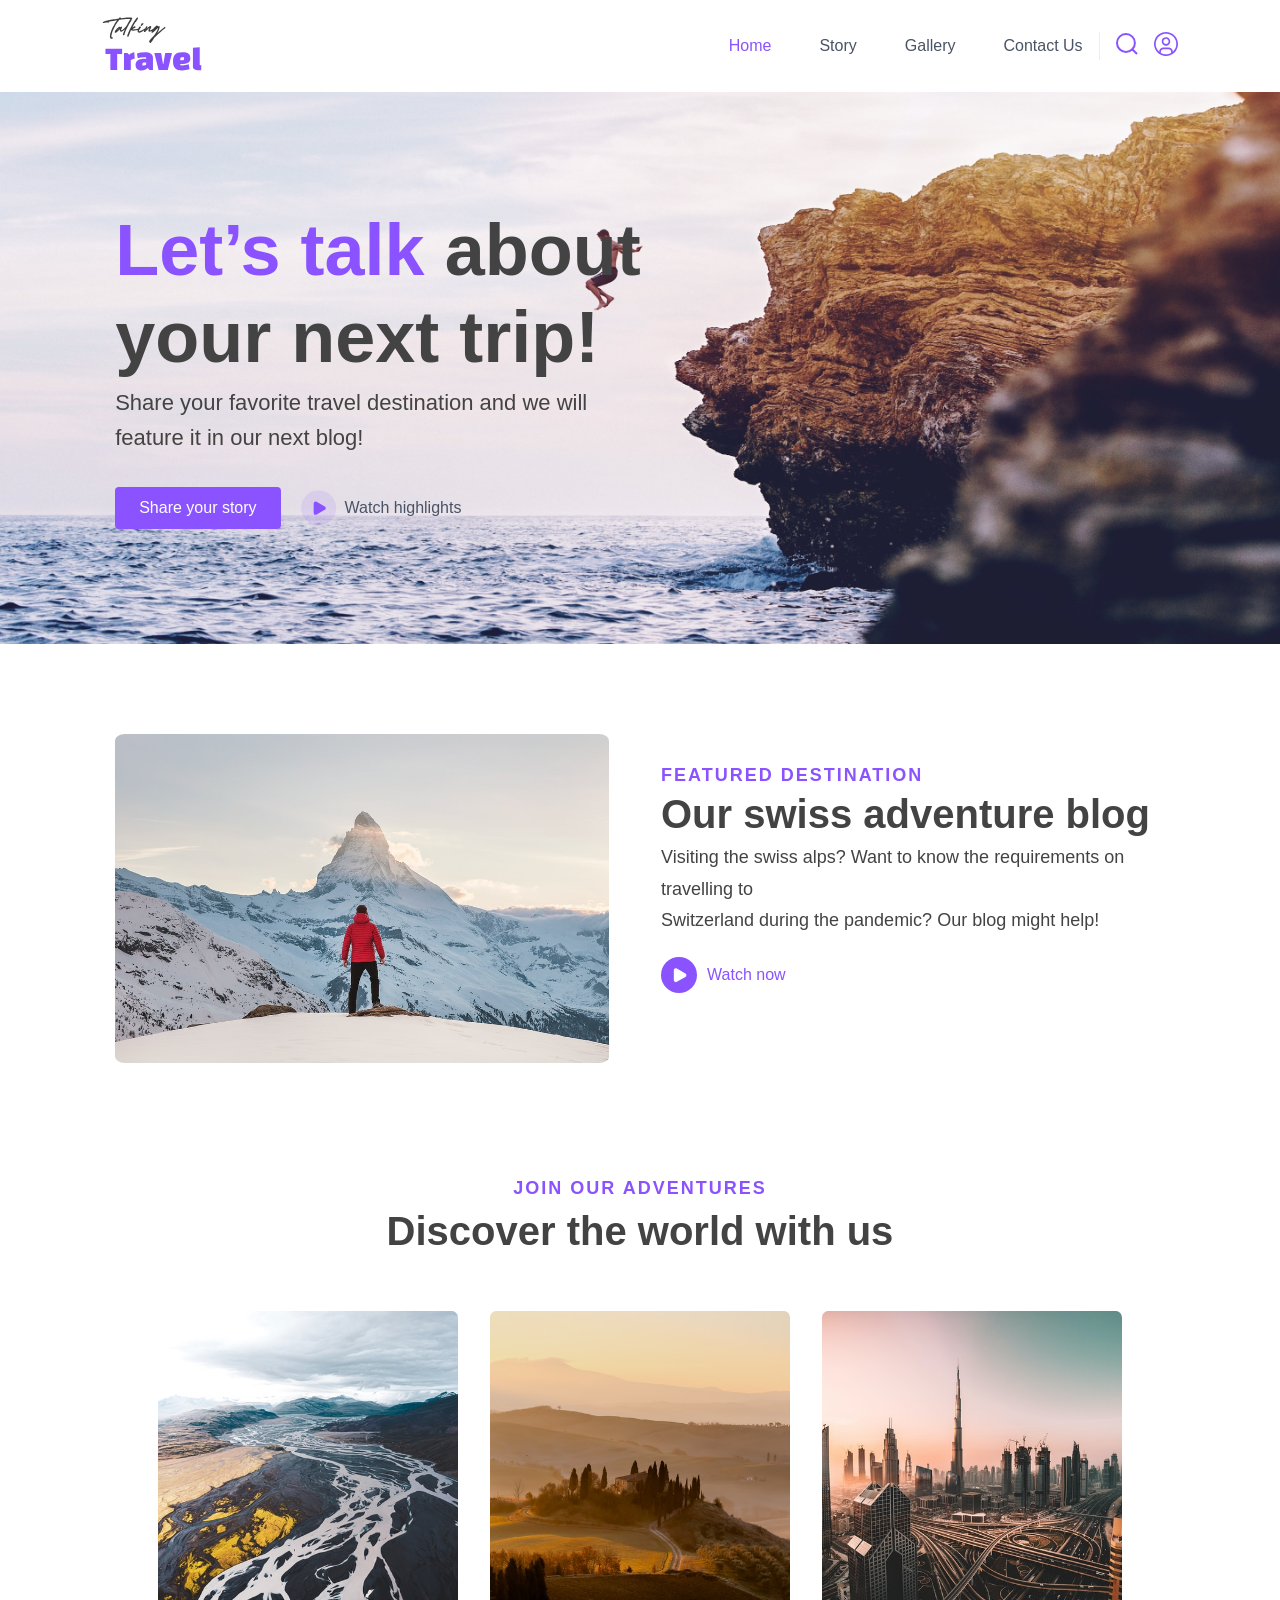
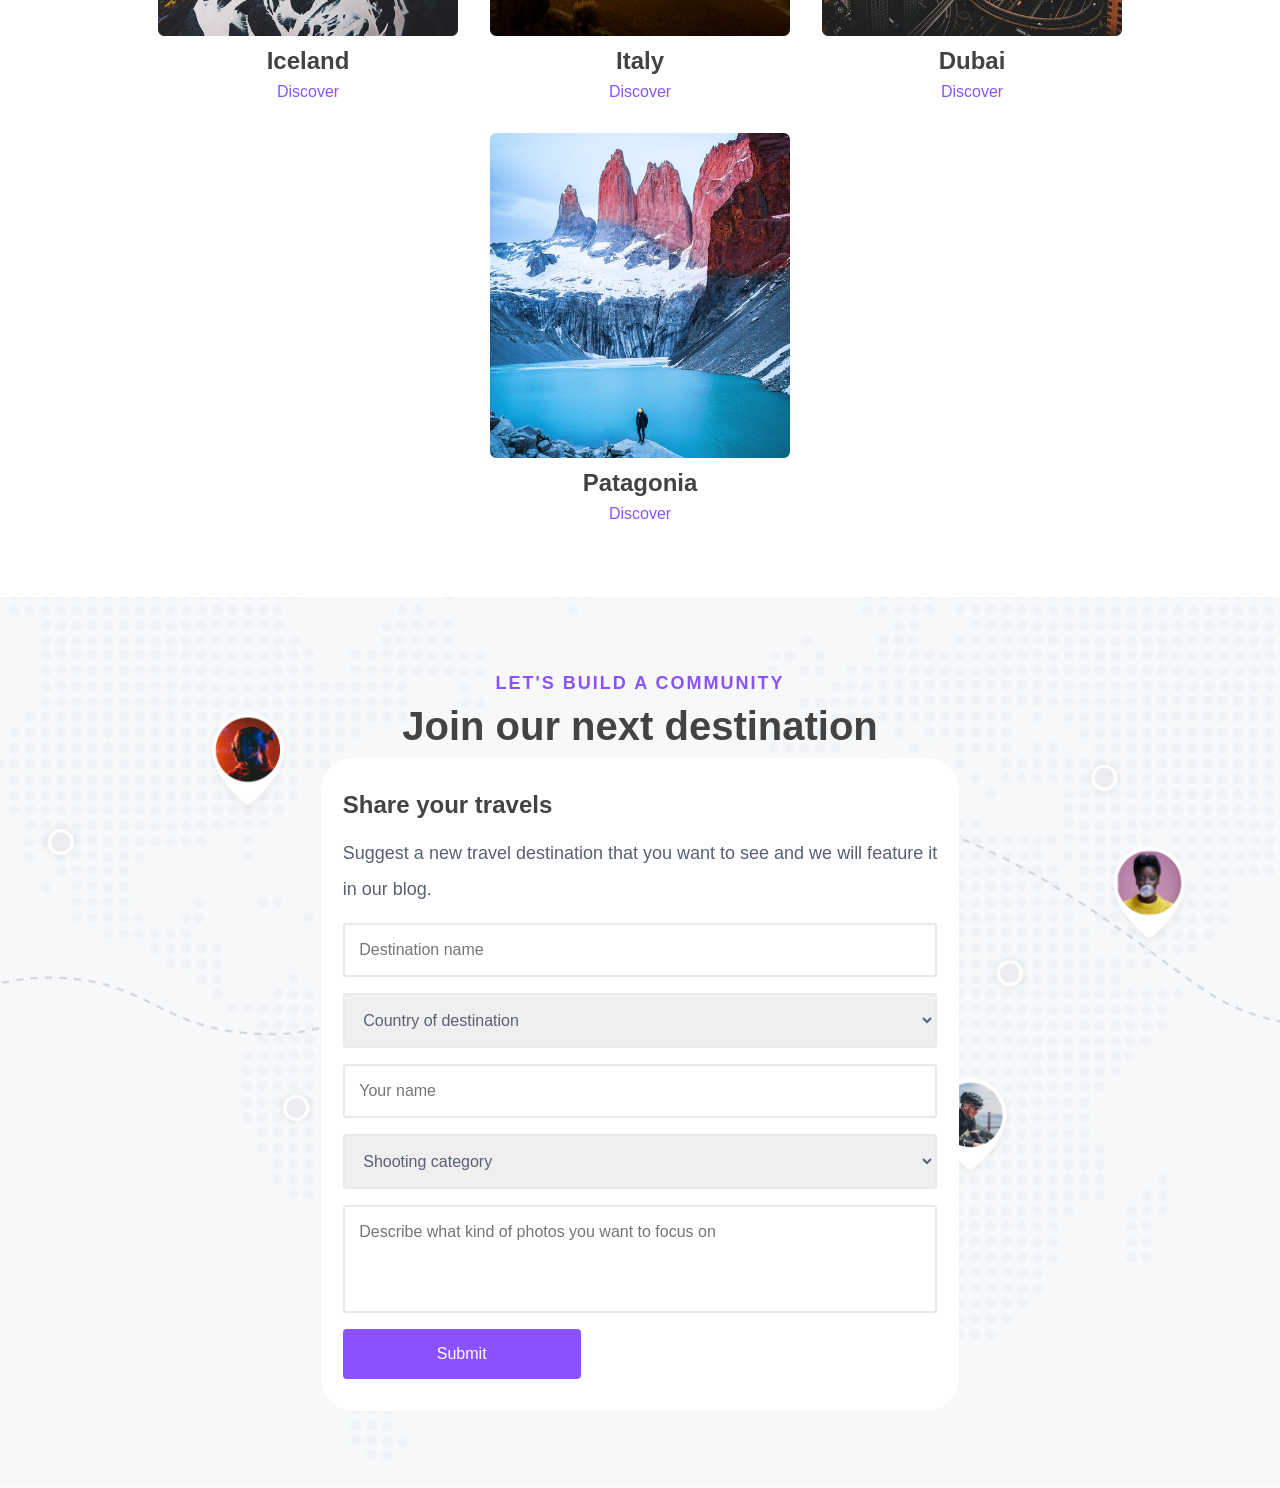
==== src/index.html @ bbc74d99 "Add share section and refactor some code" ====
<!DOCTYPE html>
<html lang="en">
<head>
    <meta charset="UTF-8">
    <title>Home Page</title>
    <link rel="stylesheet" href="css/reset.css">
    <link rel="stylesheet" href="css/base.css">
    <link rel="stylesheet" href="css/header.css">
    <link rel="stylesheet" href="css/hero.css">
    <link rel="stylesheet" href="css/buttons.css">
    <link rel="stylesheet" href="css/featured.css">
    <link rel="stylesheet" href="css/discover.css">
    <link rel="stylesheet" href="css/share.css">
</head>
<body>
<header>
    <a href="index.html">
        <img src="assets/svg/header-logo.svg" alt="Logo" width="100" height="64">
    </a>
    <nav class="nav">
        <div class="nav__links">
            <a href="index.html" class="nav__links--active">Home</a>
            <a>Story</a>
            <a>Gallery</a>
            <a>Contact Us</a>
        </div>
        <div class="nav__icons">
            <a>
                <img src="assets/svg/header-search-icon.svg" alt="Search" width="22" height="22">
            </a>
            <a>
                <img src="assets/svg/header-profile-icon.svg" alt="Profile" width="24" height="24">
            </a>
        </div>
    </nav>
</header>
<main>
    <section class="hero">
        <div class="hero__content">
            <h1>
                <span class="accent">Let’s talk</span> about <br>
                your next trip!
            </h1>
            <p>Share your favorite travel destination and we will <br>
                feature it in our next blog!</p>
            <div class="hero__cta">
                <button class="hero__cta-button">Share your story</button>
                <a class="hero__cta-icon-button" href="#featured">
                    <img src="assets/svg/watch-highlights-icon.svg" alt="Watch Highlights" width="36" height="36">
                    <span>Watch highlights</span>
                </a>
            </div>
        </div>
    </section>
    <section class="featured" id="featured">
        <div class="featured__container">
            <img src="assets/img/featured-image.jpg" alt="Featured image">
            <div class="featured__text">
                <h3>FEATURED DESTINATION</h3>
                <h2>Our swiss adventure blog</h2>
                <p>Visiting the swiss alps? Want to know the requirements on travelling to <br> Switzerland during the
                    pandemic? Our blog might help!</p>
                <div class="featured__cta-button">
                    <img src="assets/svg/watch-now-icon.svg" alt="Watch Now" width="36" height="36">
                    <a>Watch now</a>
                </div>
            </div>
        </div>
    </section>
    <section class="discover">
        <h3>JOIN OUR ADVENTURES</h3>
        <h2>Discover the world with us</h2>
        <div class="discover-cards">
            <div class="discover-card__card">
                <img src="assets/img/iceland-card-image.jpg" alt="Iceland" width="300vw" height="325vh">
                <h4>Iceland</h4>
                <p>Discover</p>
            </div>
            <div class="discover-card__card">
                <img src="assets/img/italy-card-image.jpg" alt="Iceland" width="300vw" height="325vh">
                <h4>Italy</h4>
                <p>Discover</p>
            </div>
            <div class="discover-card__card">
                <img src="assets/img/dubai-card-image.jpg" alt="Iceland" width="300vw" height="325vh">
                <h4>Dubai</h4>
                <p>Discover</p>
            </div>
            <div class="discover-card__card">
                <img src="assets/img/patagonia-card-image.jpg" alt="Iceland" width="300vw" height="325vh">
                <h4>Patagonia</h4>
                <p>Discover</p>
            </div>
        </div>
    </section>
    <section class="share">
        <h3>LET'S BUILD A COMMUNITY</h3>
        <h2>Join our next destination</h2>
        <form class="share-form">
            <h4>Share your travels</h4>
            <p>Suggest a new travel destination that you want to see and we will feature it <br> in our blog.</p>
            <input type="text" placeholder="Destination name">
            <select>
                <option value="">Country of destination</option>
            </select>
            <input type="text" placeholder="Your name">
            <select>
                <option value="">Shooting category</option>
            </select>
            <textarea rows="4" placeholder="Describe what kind of photos you want to focus on"></textarea>
            <button>Submit</button>
        </form>
    </section>
</main>
</body>
</html>
---- src/css/base.css ----
body {
    font-family: Roboto, sans-serif;
    font-size: 1rem;
    color: #495367;
}
---- src/css/header.css ----
header {
    display: flex;
    justify-content: space-between;
    align-items: center;
    margin: 0.75rem 8%;
}

nav {
    display: flex;
    justify-content: space-between;
    align-items: center;
    gap: 1rem;
}

.nav__links {
    display: flex;
    align-items: center;
    gap: 3rem;
}

.nav__icons {
    display: flex;
    align-items: center;
    gap: 1rem;
    border-left: 1px solid #EEEEEE;
    padding-left: 1rem;
}

.nav__links--active {
    color: #8A53FF;
}
---- src/css/hero.css ----
.hero {
    background-image: url("../assets/img/hero-background-image.jpg");
    background-size: cover;
    background-position: center;
    display: flex;
    align-items: center;
    justify-content: flex-start;
    padding: 9% 9%;
}

.hero__content h1 {
    font-family: "Changa One", sans-serif;
    font-size: 4.5rem;
    line-height: 1.2;
    margin-bottom: 1%;
    color: #434343;
}

.hero__content h1 .accent {
    color: #8A53FF;
}

.hero__content p {
    font-size: 1.375rem;
    line-height: 1.6;
    margin-bottom: 6%;
    color: #434343;
}
---- src/css/buttons.css ----
.hero__cta {
    display: flex;
    justify-content: flex-start;
    align-items: center;
    gap: 1.25rem;
}

.hero__cta-button {
    color: #FFFFFF;
    background-color: #8A53FF;
    padding: 0.75em 1.5em;
    border-radius: 0.25em;
    border: none;
}

.hero__cta-icon-button {
    display: flex;
    align-items: center;
    gap: 0.5rem;
}

.featured__cta-button {
    display: flex;
    align-items: center;
    gap: 2%;
    padding-top: 4%;
}

.share-form button {
    width: 40%;
    color: #FFFFFF;
    background-color: #8A53FF;
    padding: 1em 1.25em;
    border-radius: 0.25em;
    border: none;
}
---- src/css/featured.css ----
.featured {
    padding: 7% 9%;
}

.featured__container {
    display: flex;
    justify-content: flex-start;
    flex-direction: row;
    gap: 5%;
}

.featured img {
    max-width: 47%;
    height: auto;
    display: block;
    border-radius: 2%;
    object-fit: cover;
}

.featured__text {
    display: flex;
    flex-direction: column;
    padding-top: 3%;
}

.featured__text h2 {
    font-family: "Changa One", sans-serif;
    font-size: 2.5rem;
    line-height: 1.4;
    color: #434343;
}

.featured__text h3 {
    font-size: 1.125rem;
    font-weight: 700;
    letter-spacing: 2px;
    color: #8A53FF;

}

.featured__text p {
    font-size: 1.125rem;
    line-height: 1.75;
    color: #434343;
}

.featured__text a {
    color: #8A53FF;
}
---- src/css/discover.css ----
.discover {
    display: flex;
    flex-direction: column;
    align-items: center;
    padding: 2% 3%;
}

.discover img {
    border-radius: 2%;
    object-fit: cover;
    margin-bottom: 1%;
}

.discover h2 {
    font-family: "Changa One", sans-serif;
    font-size: 2.5rem;
    line-height: 1.6;
    color: #434343;
}

.discover h3 {
    font-size: 1.125rem;
    letter-spacing: 2px;
    color: #8A53FF;
}

.discover h4 {
    font-family: "Changa One", sans-serif;
    font-size: 1.5rem;
    color: #434343;
}

.discover p {
    color: #8A53FF;
}

.discover-cards {
    display: flex;
    flex-wrap: wrap;
    justify-content: center;
    gap: 2rem;
    padding: 4% 4%;
}

.discover-card__card {
    display: flex;
    flex-direction: column;
    align-items: center;
    justify-content: center;
    gap: 0.5rem;
}
---- src/css/share.css ----
.share {
    background-image: url("../assets/img/share-background-image.png");
    background-size: cover;
    background-position: center;
    display: flex;
    flex-direction: column;
    align-items: center;
    padding: 6% 8%;
}

.share h2 {
    font-family: "Changa One", sans-serif;
    font-size: 2.5rem;
    line-height: 1.6;
    color: #434343;
}

.share h3 {
    font-size: 1.125rem;
    font-weight: 700;
    letter-spacing: 2px;
    color: #8A53FF;
}

.share-form {
    display: flex;
    flex-direction: column;

    gap: 1rem;
    padding: 3% 2%;
    background-color: #ffffff;
    border-radius: 5%;
}

.share-form h4 {
    font-family: "Changa One", sans-serif;
    font-size: 1.5rem;
    color: #434343;
}

.share-form p {
    font-size: 1.125rem;
    line-height: 2;
    color: #576074;
}

.share-form input,
.share-form select,
.share-form textarea {
    width: 100%;
    padding: 1rem 0.9rem;
    border: 2px solid #E6E9EE;
    border-radius: 0.2rem;
    font-size: 1rem;
    font-family: Roboto, sans-serif;
    color: #576074;
    resize: none;
}
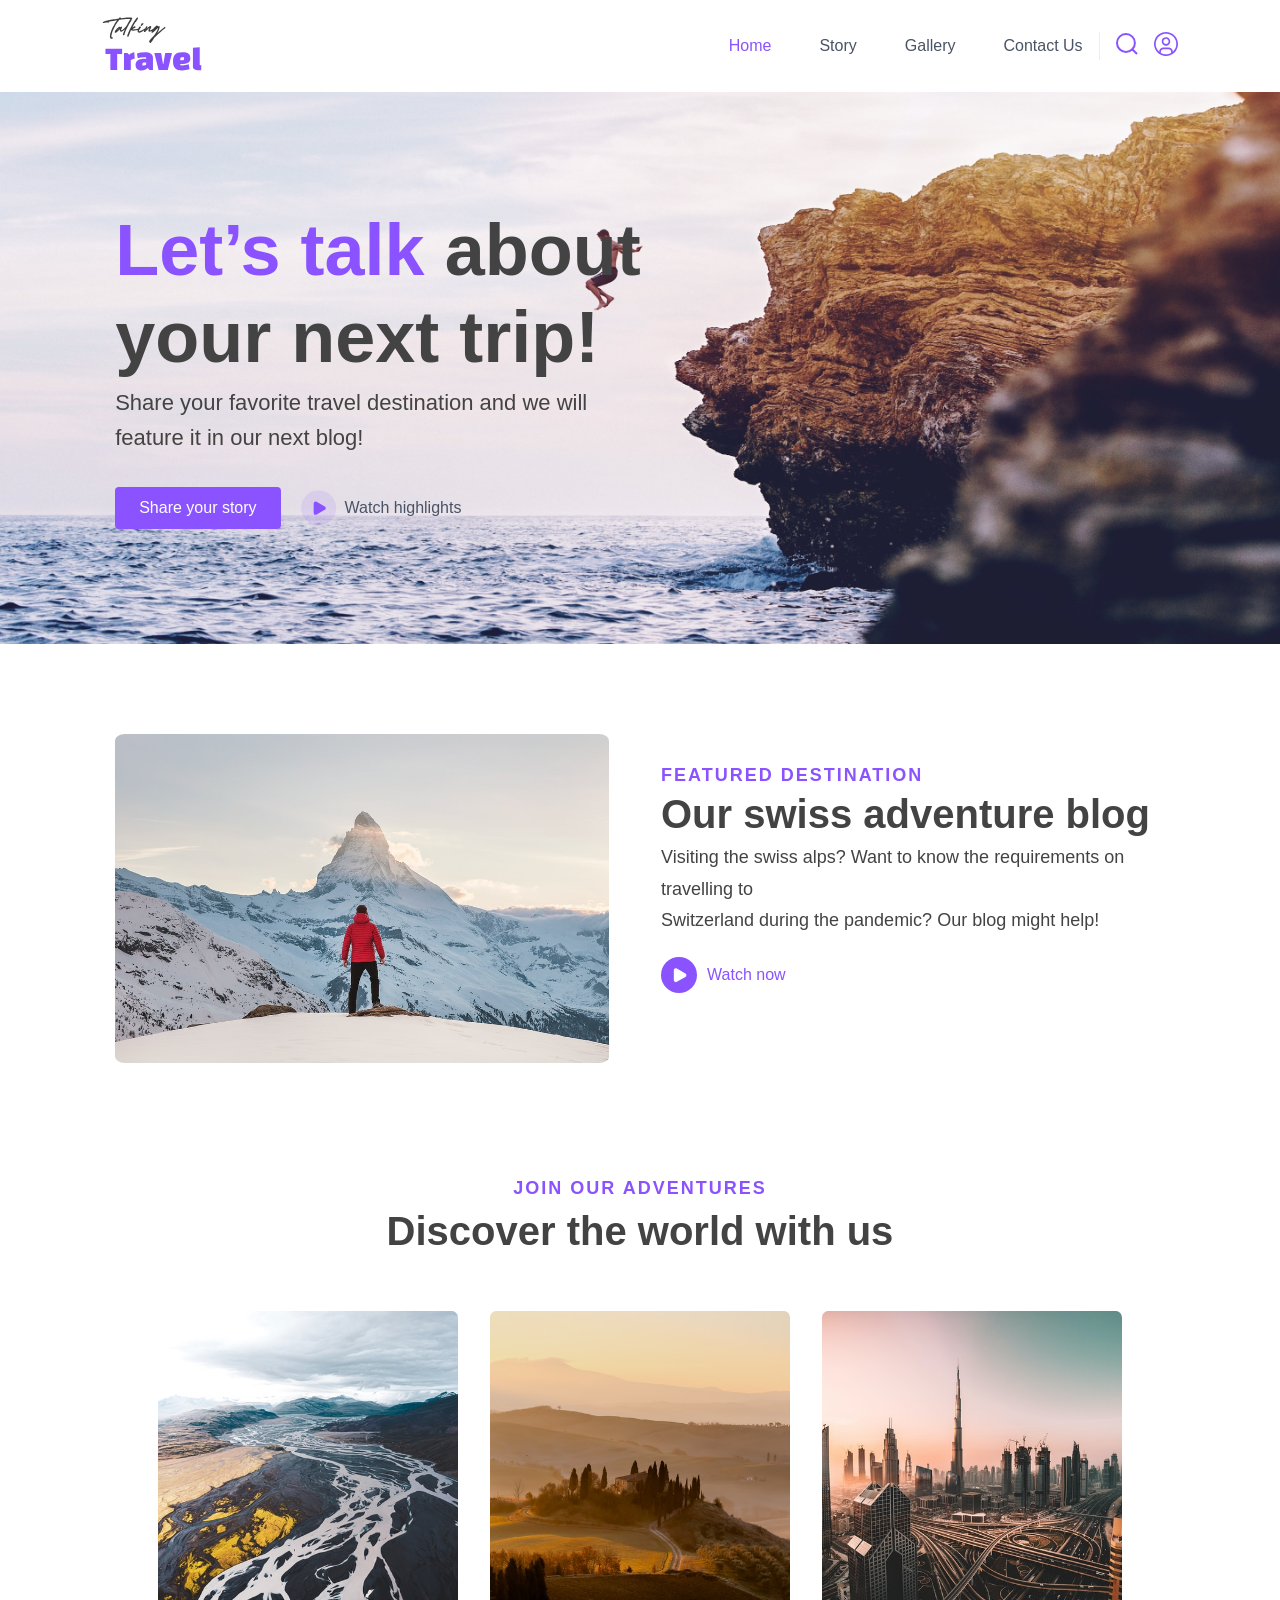
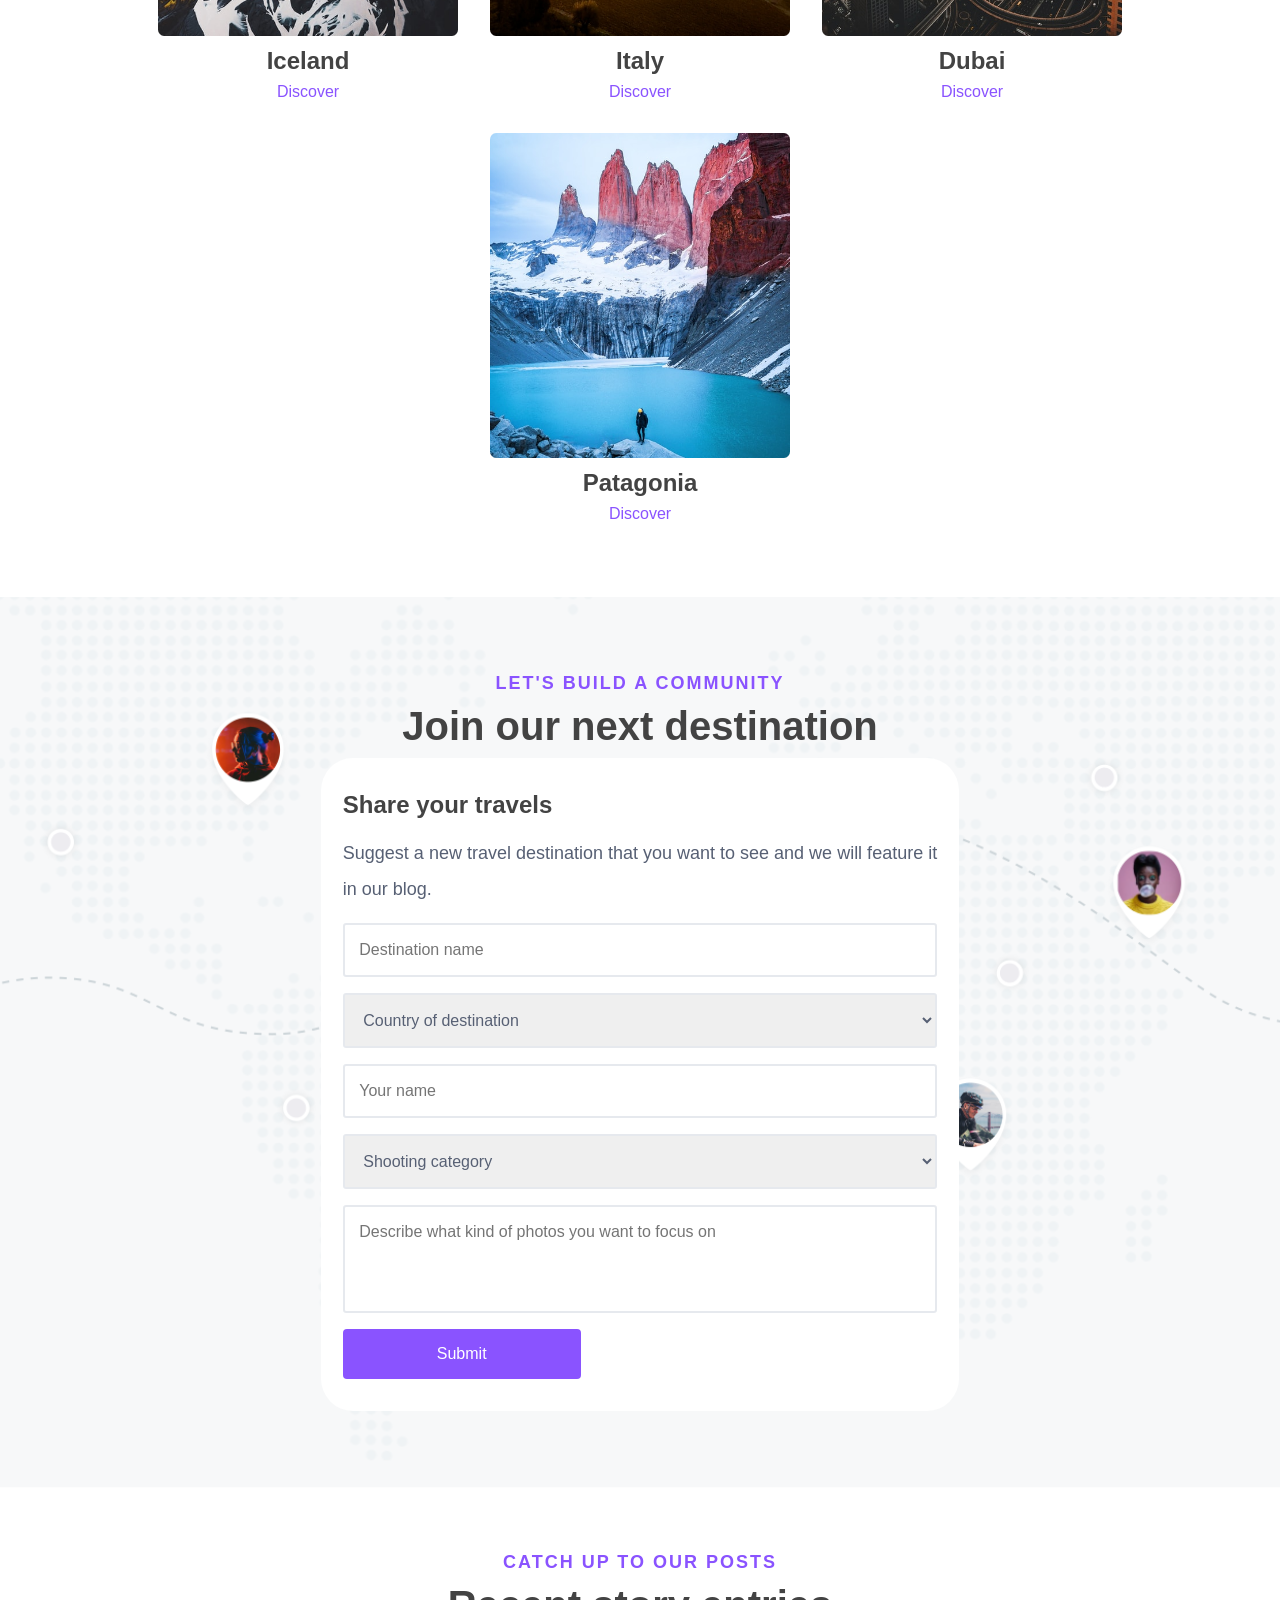
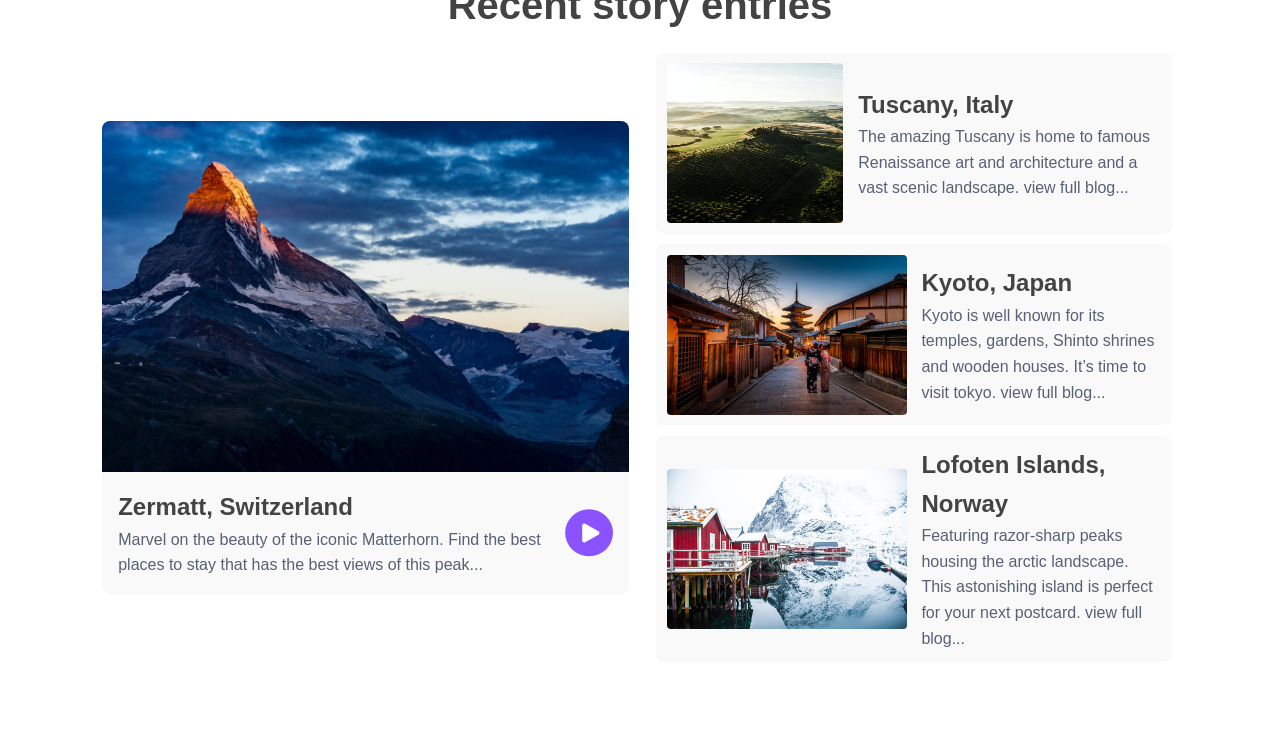
==== commit ae693e0c: "Add recent section (ugly)" ====
--- a/src/index.html
+++ b/src/index.html
@@ -11,6 +11,7 @@
     <link rel="stylesheet" href="css/featured.css">
     <link rel="stylesheet" href="css/discover.css">
     <link rel="stylesheet" href="css/share.css">
+    <link rel="stylesheet" href="css/recent.css">
 </head>
 <body>
 <header>
@@ -111,6 +112,45 @@
             <button>Submit</button>
         </form>
     </section>
+    <section class="recent">
+        <h3>CATCH UP TO OUR POSTS</h3>
+        <h2>Recent story entries</h2>
+        <div class="recent-stories">
+            <div class="recent-stories-left">
+                <img src="assets/img/zermatt-card-image.jpg" alt="Zermatt, Switzerland">
+                <div class="recent-stories-left-items">
+                    <div class="recent-stories-left-items-text">
+                        <h4>Zermatt, Switzerland</h4>
+                        <p>Marvel on the beauty of the iconic Matterhorn. Find the best places to stay that has the best views of this peak...</p>
+                    </div>
+                    <img src="assets/svg/play-button-icon.svg" alt="Play Button">
+                </div>
+            </div>
+            <div class="recent-stories-right">
+                <div class="recent-stories-right-item">
+                    <img src="assets/img/tuscany-card-image.jpg" alt="Tuscany, Italy">
+                    <div class="recent-stories-right-item-text">
+                        <h4>Tuscany, Italy</h4>
+                        <p>The amazing Tuscany is home to famous Renaissance art and architecture and a vast scenic landscape. view full blog...</p>
+                    </div>
+                </div>
+                <div class="recent-stories-right-item">
+                    <img src="assets/img/kyoto-card-image.jpg" alt="Kyoto, Japan">
+                    <div class="recent-stories-right-item-text">
+                        <h4>Kyoto, Japan</h4>
+                        <p>Kyoto is well known for its temples, gardens, Shinto shrines and wooden houses. It’s time to visit tokyo. view full blog...</p>
+                    </div>
+                </div>
+                <div class="recent-stories-right-item">
+                    <img src="assets/img/lofoten-islands-card-image.jpg" alt="Lofoten Islands, Norway">
+                    <div class="recent-stories-right-item-text">
+                        <h4>Lofoten Islands, Norway</h4>
+                        <p>Featuring razor-sharp peaks housing the arctic landscape. This astonishing island is perfect for your next postcard.  view full blog...</p>
+                    </div>
+                </div>
+            </div>
+        </div>
+    </section>
 </main>
 </body>
 </html>
--- a/src/css/share.css
+++ b/src/css/share.css
@@ -25,7 +25,6 @@
 .share-form {
     display: flex;
     flex-direction: column;
-
     gap: 1rem;
     padding: 3% 2%;
     background-color: #ffffff;
--- a/src/css/recent.css
+++ b/src/css/recent.css
@@ -0,0 +1,101 @@
+.recent {
+    display: flex;
+    flex-direction: column;
+    align-items: center;
+    padding: 5% 8%;
+}
+
+.recent h2 {
+    font-family: "Changa One", sans-serif;
+    font-size: 2.5rem;
+    line-height: 1.6;
+    color: #434343;
+}
+
+.recent h3 {
+    font-size: 1.125rem;
+    font-weight: 700;
+    letter-spacing: 2px;
+    color: #8A53FF;
+}
+
+.recent h4 {
+    font-family: "Changa One", sans-serif;
+    font-size: 1.5rem;
+    line-height: 1.6;
+    color: #434343;
+}
+
+.recent p {
+    line-height: 1.6;
+    color: #576074;
+}
+
+.recent-stories {
+    display: grid;
+    grid-template-columns: repeat(2, 1fr);
+    grid-template-rows: repeat(3, 1fr);
+    justify-content: center;
+    align-items: center;
+    gap: 2%;
+    padding-top: 1%;
+}
+
+.recent-stories-left {
+    grid-column: 1 / 2;
+    grid-row: 1 / 4;
+    display: flex;
+    flex-direction: column;
+    align-items: center;
+}
+
+.recent-stories-left img {
+    width: 100%;
+    border-top-left-radius: 8px;
+    border-top-right-radius: 8px;
+}
+
+.recent-stories-left-items {
+    display: flex;
+    align-items: center;
+    justify-content: center;
+    background-color: #F9F9F9;
+    border-bottom-left-radius: 8px;
+    border-bottom-right-radius: 8px;
+}
+
+.recent-stories-left-items img {
+    width: 48px;
+    height: 48px;
+    margin-right: 3%;
+}
+
+.recent-stories-left-items-text {
+    display: flex;
+    flex-direction: column;
+    margin: 3% 3%;
+}
+
+.recent-stories-right {
+    grid-column: 2;
+    grid-row: 1 / 4;
+    display: flex;
+    flex-direction: column;
+    gap: 2%
+}
+
+.recent-stories-right-item {
+    display: flex;
+    align-items: center;
+    gap: 3%;
+    background-color: #F9F9F9;
+    border-radius: 8px;
+    padding: 2%;
+    margin: 1%;
+}
+
+.recent-stories-right-item img {
+    width: 100%;
+    max-height: 160px;
+    border-radius: 4px;
+}
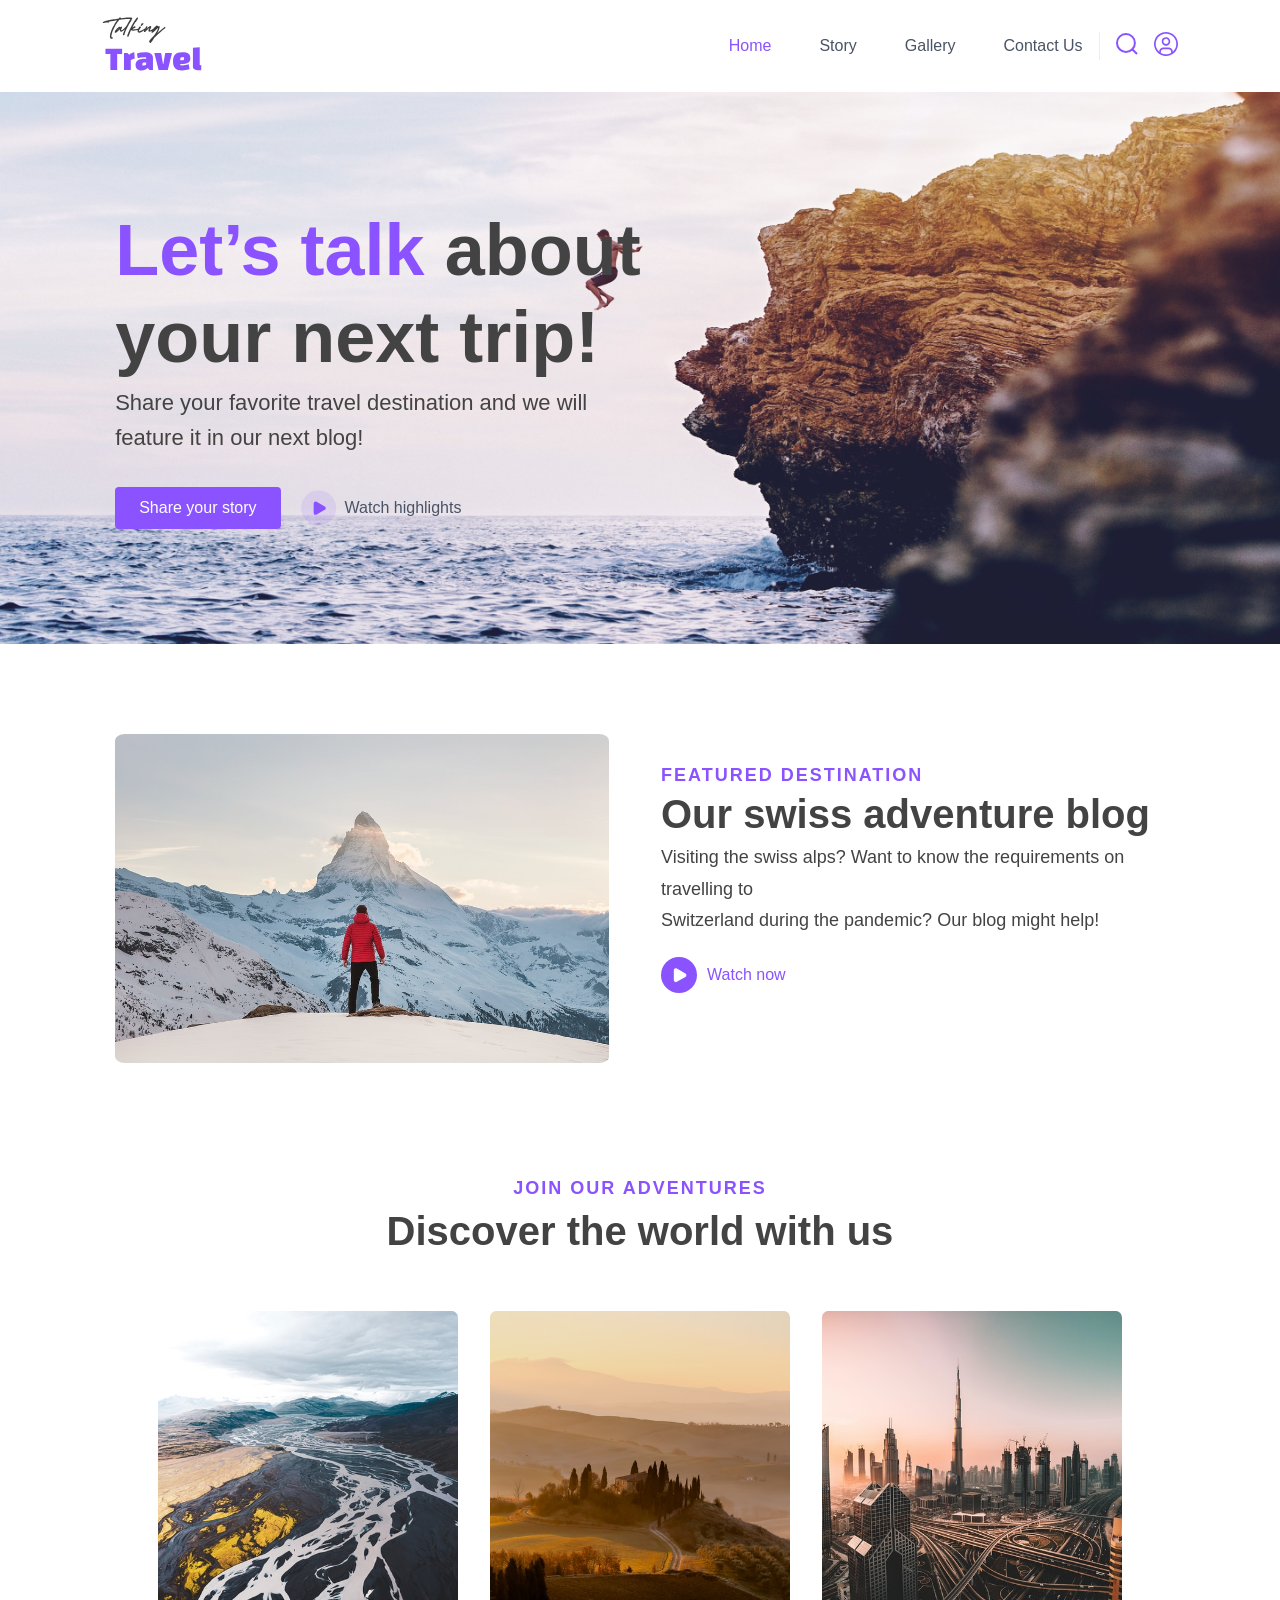
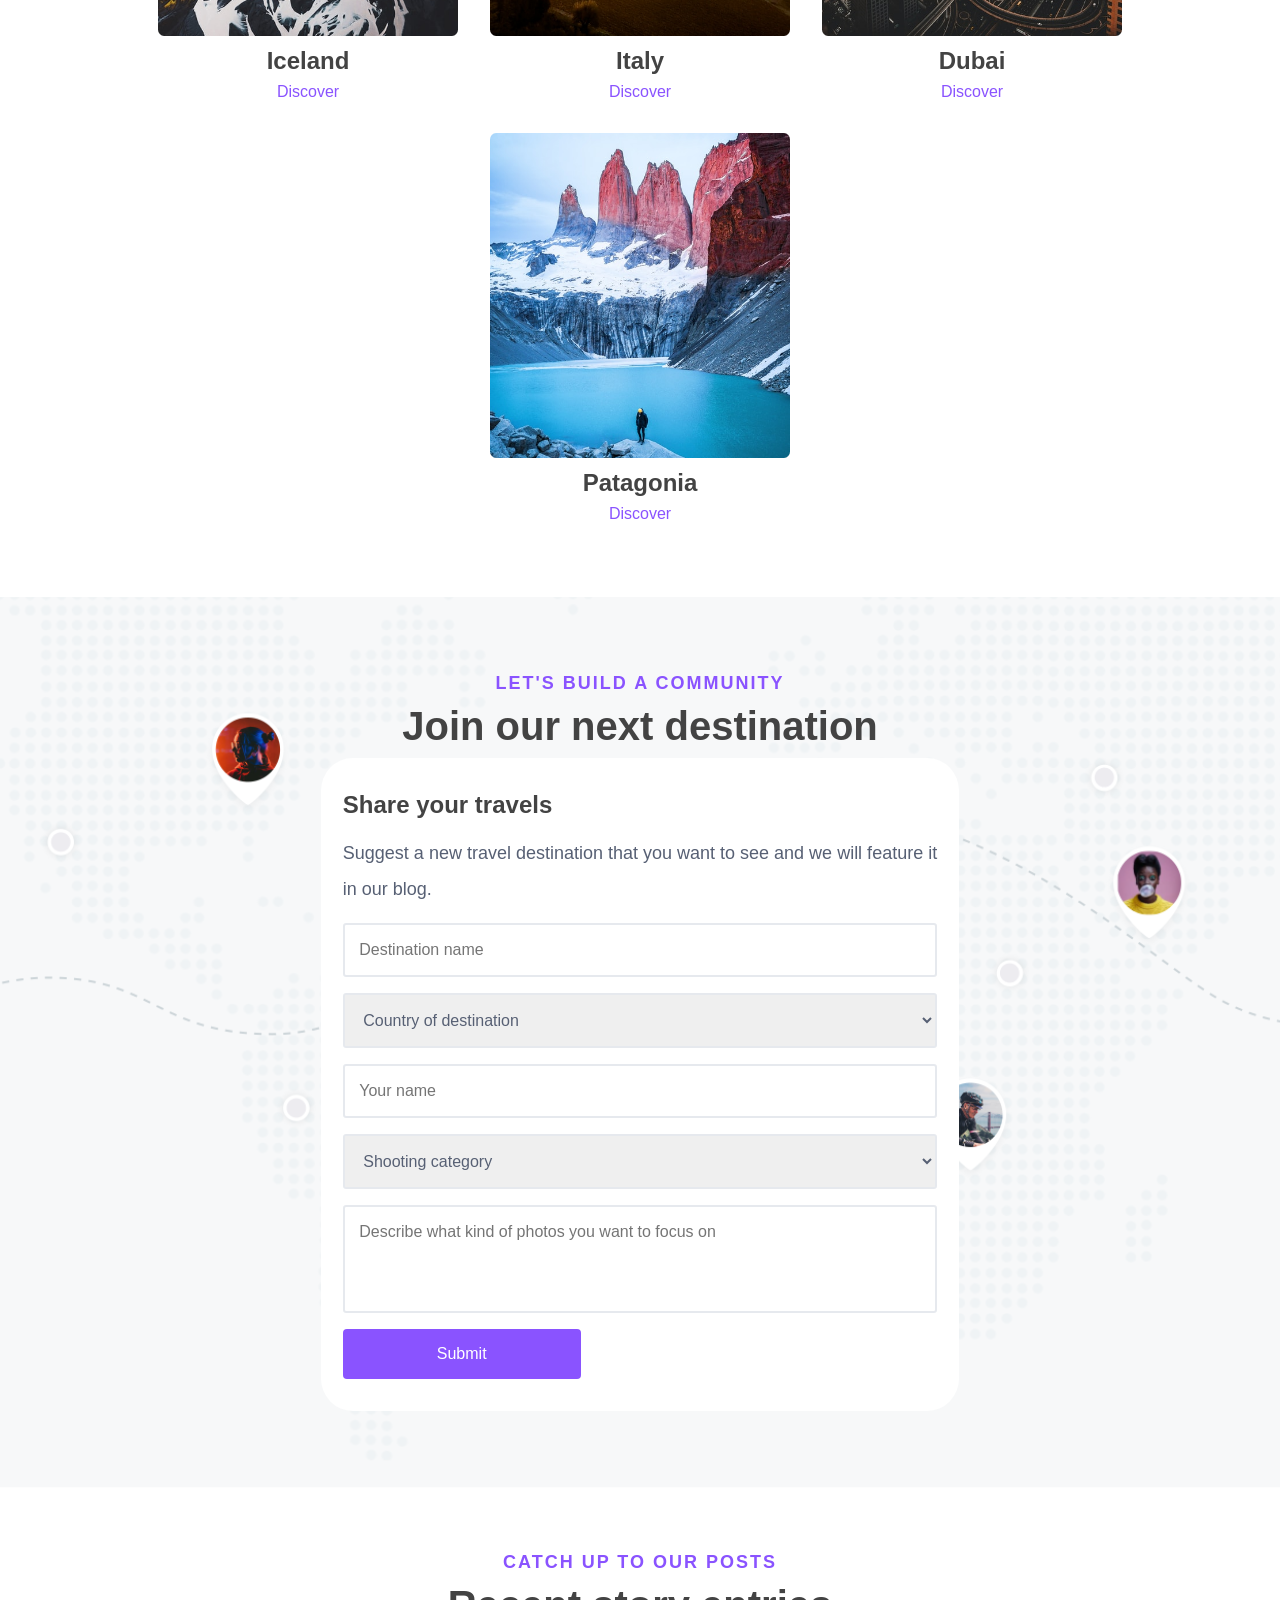
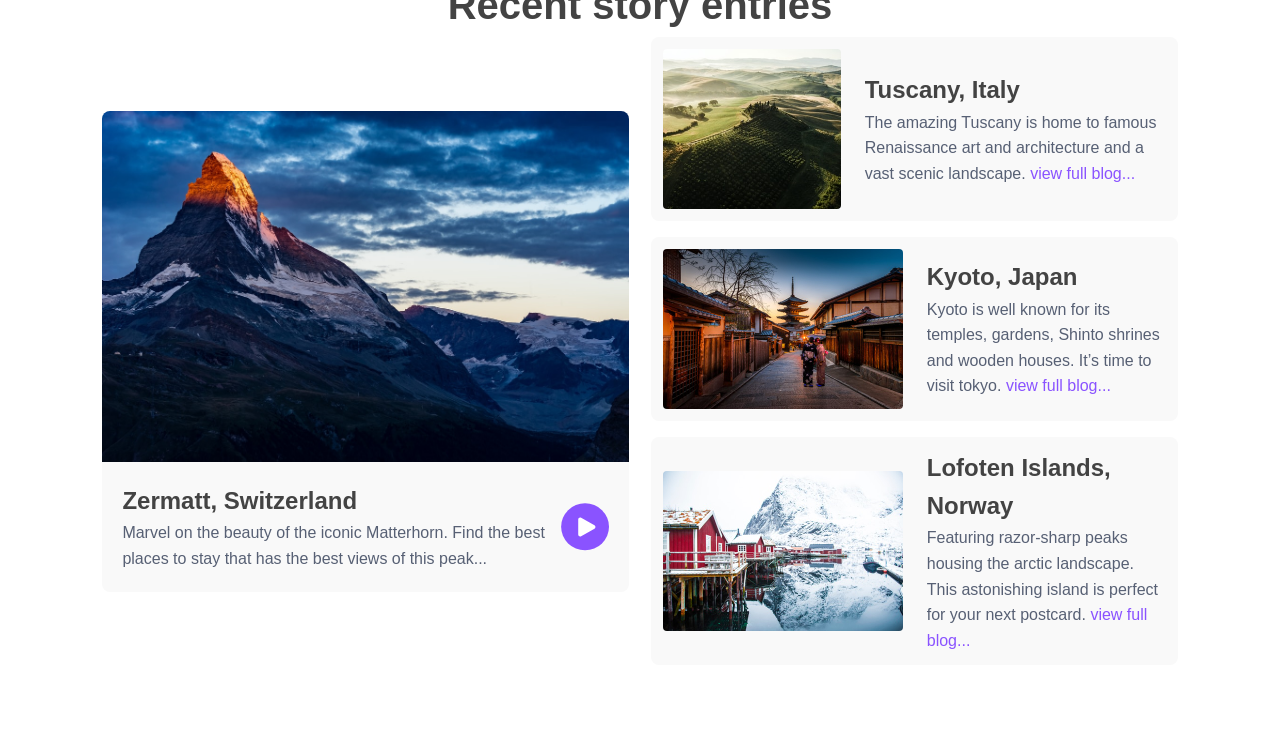
==== commit 4f219754: "Refactor recent.css" ====
--- a/src/index.html
+++ b/src/index.html
@@ -116,36 +116,43 @@
         <h3>CATCH UP TO OUR POSTS</h3>
         <h2>Recent story entries</h2>
         <div class="recent-stories">
-            <div class="recent-stories-left">
+            <div class="recent-stories__left">
                 <img src="assets/img/zermatt-card-image.jpg" alt="Zermatt, Switzerland">
-                <div class="recent-stories-left-items">
-                    <div class="recent-stories-left-items-text">
+                <div class="recent-stories__left-items">
+                    <div class="recent-stories__left-items__text">
                         <h4>Zermatt, Switzerland</h4>
-                        <p>Marvel on the beauty of the iconic Matterhorn. Find the best places to stay that has the best views of this peak...</p>
+                        <p>Marvel on the beauty of the iconic Matterhorn. Find the best places to stay that has the best
+                            views of this peak...</p>
                     </div>
                     <img src="assets/svg/play-button-icon.svg" alt="Play Button">
                 </div>
             </div>
-            <div class="recent-stories-right">
-                <div class="recent-stories-right-item">
+            <div class="recent-stories__right">
+                <div class="recent-stories__right-item">
                     <img src="assets/img/tuscany-card-image.jpg" alt="Tuscany, Italy">
                     <div class="recent-stories-right-item-text">
                         <h4>Tuscany, Italy</h4>
-                        <p>The amazing Tuscany is home to famous Renaissance art and architecture and a vast scenic landscape. view full blog...</p>
+                        <p>The amazing Tuscany is home to famous Renaissance art and architecture and a vast scenic
+                            landscape.
+                            <span class="active">view full blog...</span></p>
                     </div>
                 </div>
-                <div class="recent-stories-right-item">
+                <div class="recent-stories__right-item">
                     <img src="assets/img/kyoto-card-image.jpg" alt="Kyoto, Japan">
                     <div class="recent-stories-right-item-text">
                         <h4>Kyoto, Japan</h4>
-                        <p>Kyoto is well known for its temples, gardens, Shinto shrines and wooden houses. It’s time to visit tokyo. view full blog...</p>
+                        <p>Kyoto is well known for its temples, gardens, Shinto shrines and wooden houses. It’s time to
+                            visit tokyo.
+                            <span class="active">view full blog...</span></p>
                     </div>
                 </div>
-                <div class="recent-stories-right-item">
+                <div class="recent-stories__right-item">
                     <img src="assets/img/lofoten-islands-card-image.jpg" alt="Lofoten Islands, Norway">
                     <div class="recent-stories-right-item-text">
                         <h4>Lofoten Islands, Norway</h4>
-                        <p>Featuring razor-sharp peaks housing the arctic landscape. This astonishing island is perfect for your next postcard.  view full blog...</p>
+                        <p>Featuring razor-sharp peaks housing the arctic landscape. This astonishing island is perfect
+                            for your next postcard.
+                            <span class="active">view full blog...</span></p>
                     </div>
                 </div>
             </div>
--- a/src/css/recent.css
+++ b/src/css/recent.css
@@ -31,6 +31,10 @@
     color: #576074;
 }
 
+.recent p .active {
+    color: #8A53FF;
+}
+
 .recent-stories {
     display: grid;
     grid-template-columns: repeat(2, 1fr);
@@ -38,64 +42,60 @@
     justify-content: center;
     align-items: center;
     gap: 2%;
-    padding-top: 1%;
 }
 
-.recent-stories-left {
+.recent-stories__left {
     grid-column: 1 / 2;
     grid-row: 1 / 4;
     display: flex;
     flex-direction: column;
-    align-items: center;
+    border-radius: 8px;
+    overflow: hidden;
+    background: #F9F9F9;
 }
 
-.recent-stories-left img {
+.recent-stories__left img {
     width: 100%;
-    border-top-left-radius: 8px;
-    border-top-right-radius: 8px;
+    display: block;
 }
 
-.recent-stories-left-items {
+.recent-stories__left-items {
     display: flex;
     align-items: center;
-    justify-content: center;
-    background-color: #F9F9F9;
-    border-bottom-left-radius: 8px;
-    border-bottom-right-radius: 8px;
+    padding: 1.25rem;
 }
 
-.recent-stories-left-items img {
+.recent-stories__left-items img {
     width: 48px;
     height: 48px;
-    margin-right: 3%;
 }
 
-.recent-stories-left-items-text {
+.recent-stories__left-items__text {
     display: flex;
     flex-direction: column;
-    margin: 3% 3%;
+
 }
 
-.recent-stories-right {
+.recent-stories__right {
     grid-column: 2;
     grid-row: 1 / 4;
     display: flex;
     flex-direction: column;
-    gap: 2%
+    gap: 1rem;
 }
 
-.recent-stories-right-item {
+.recent-stories__right-item {
     display: flex;
     align-items: center;
-    gap: 3%;
-    background-color: #F9F9F9;
+    gap: 1.5rem;
+    background: #F9F9F9;
     border-radius: 8px;
-    padding: 2%;
-    margin: 1%;
+    padding: 0.75rem;
 }
 
-.recent-stories-right-item img {
+.recent-stories__right-item img {
     width: 100%;
     max-height: 160px;
     border-radius: 4px;
+    object-fit: cover;
 }
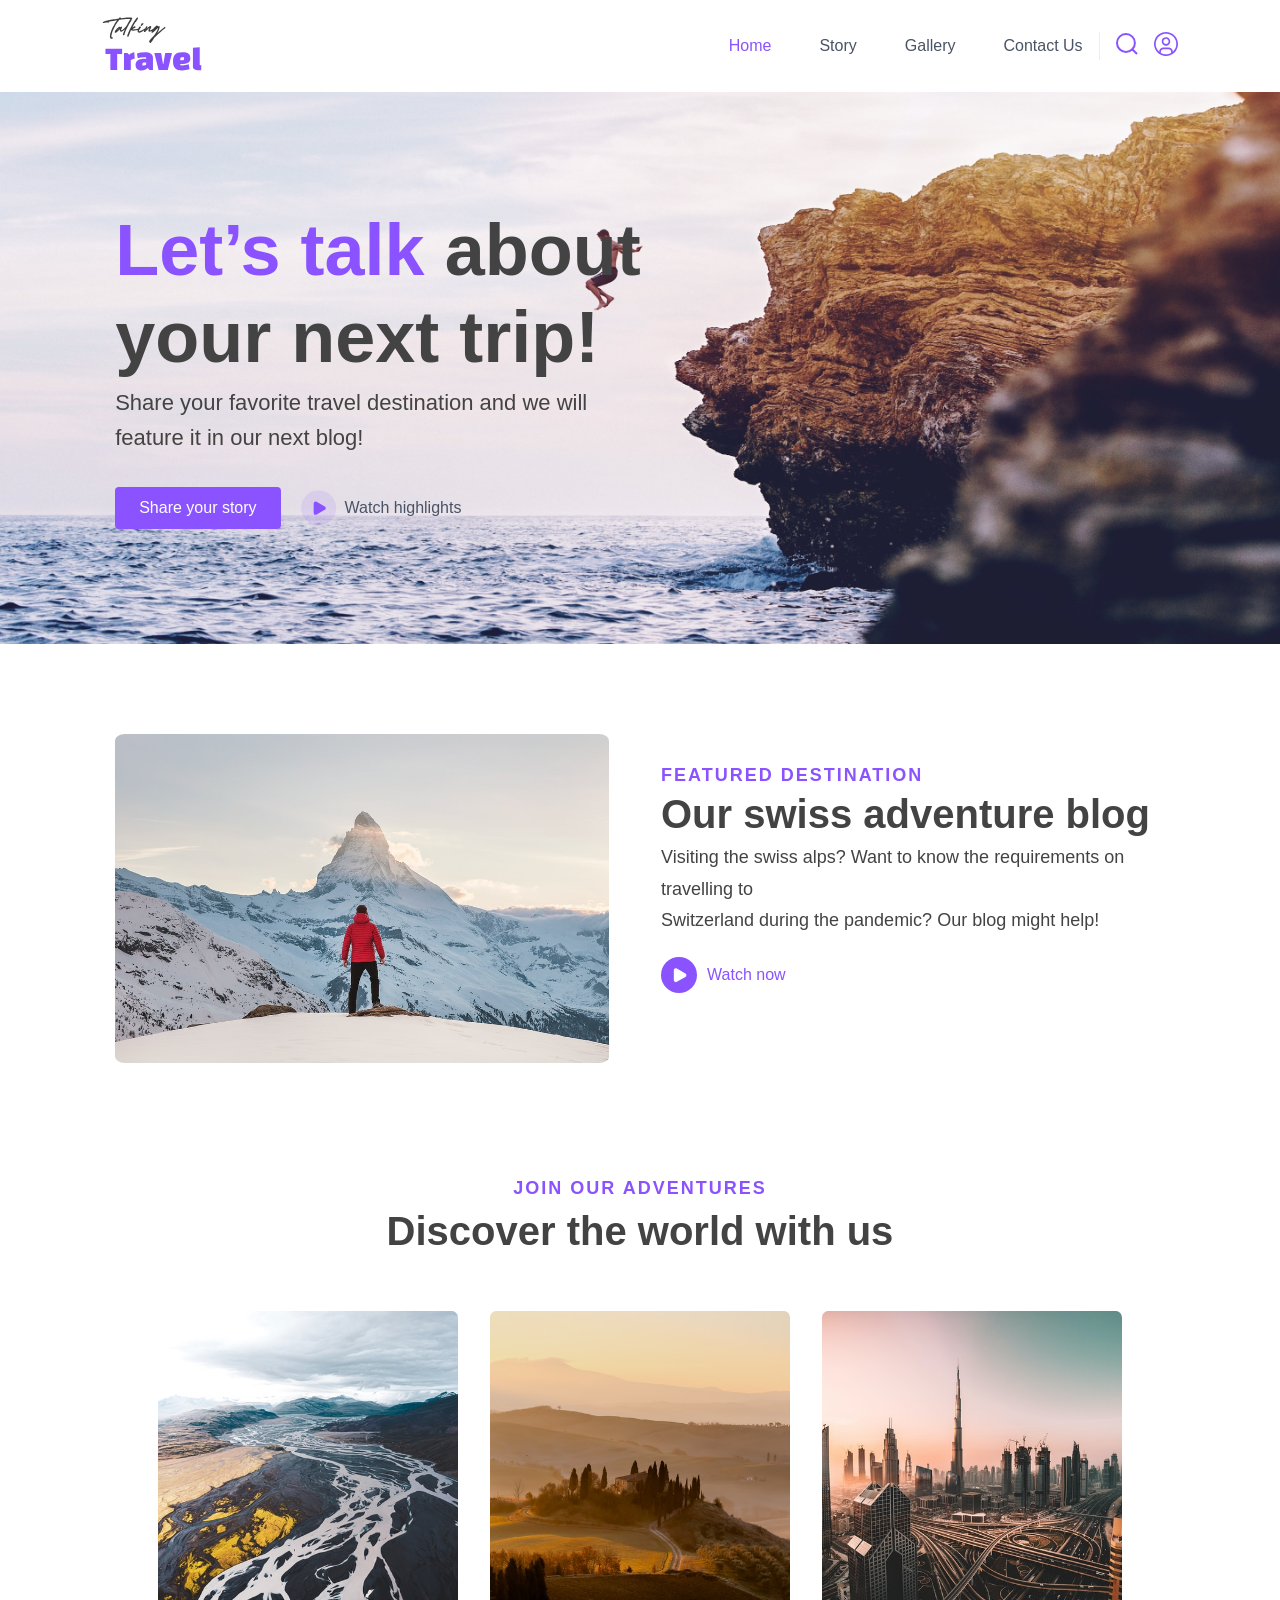
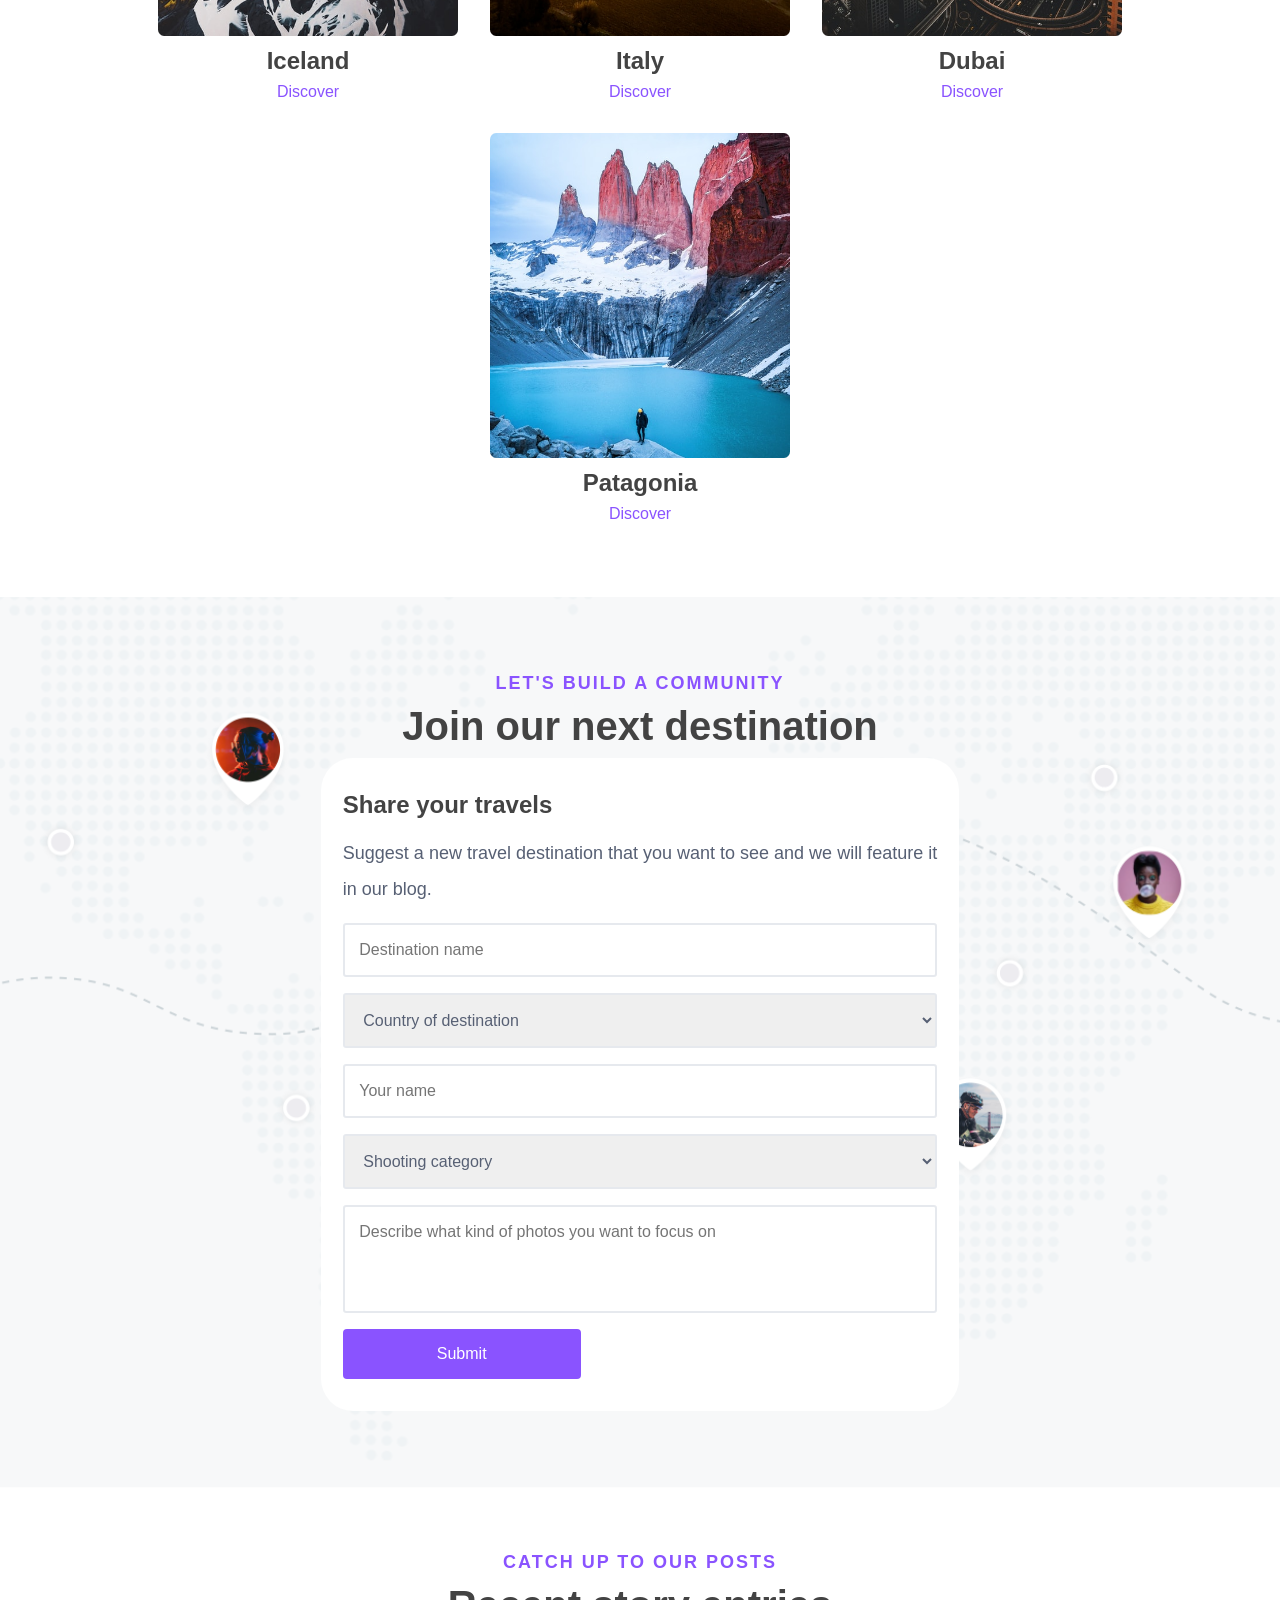
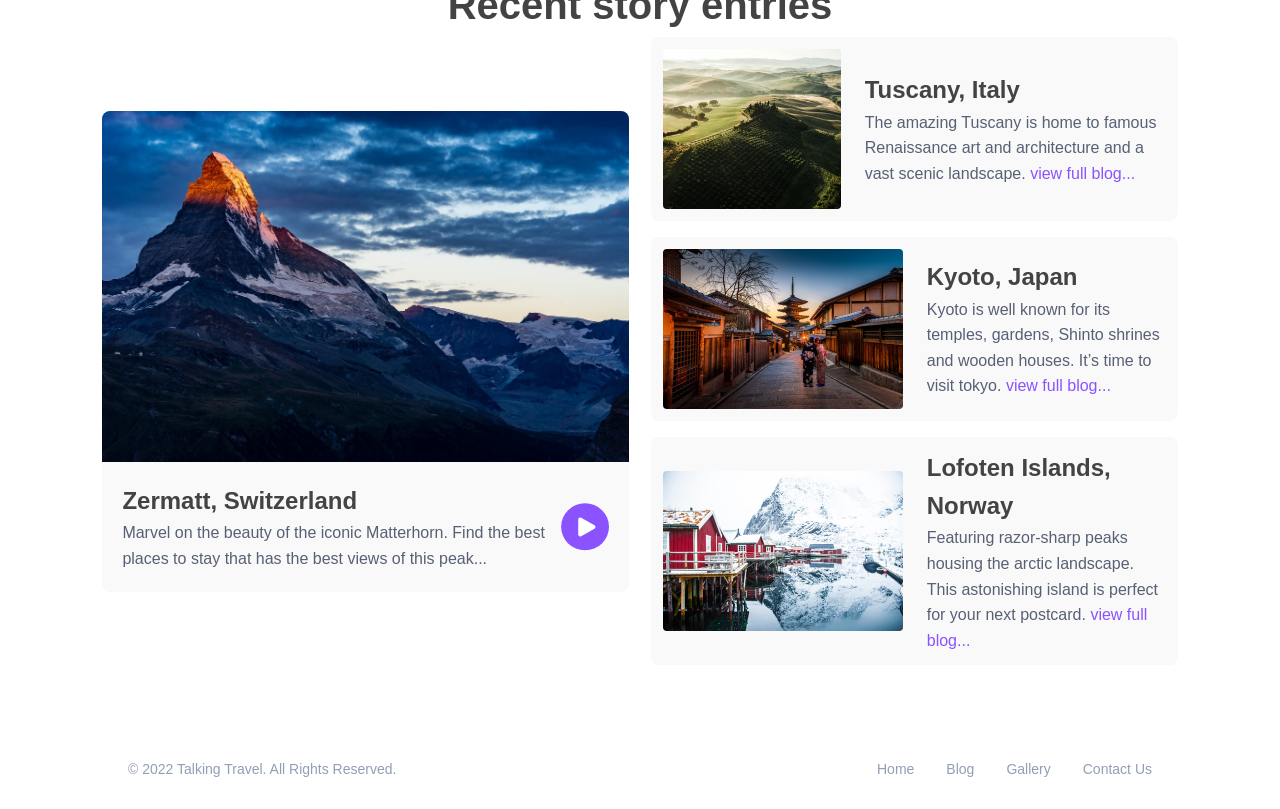
==== commit 9e7c936f: "Add footer" ====
--- a/src/index.html
+++ b/src/index.html
@@ -12,6 +12,7 @@
     <link rel="stylesheet" href="css/discover.css">
     <link rel="stylesheet" href="css/share.css">
     <link rel="stylesheet" href="css/recent.css">
+    <link rel="stylesheet" href="css/footer.css">
 </head>
 <body>
 <header>
@@ -158,6 +159,15 @@
             </div>
         </div>
     </section>
+    <footer class="footer">
+        <p>© 2022 Talking Travel. All Rights Reserved.</p>
+        <nav class="footer__nav">
+            <a href="index.html">Home</a>
+            <a href="#">Blog</a>
+            <a href="#">Gallery</a>
+            <a href="#">Contact Us</a>
+        </nav>
+    </footer>
 </main>
 </body>
 </html>
--- a/src/css/footer.css
+++ b/src/css/footer.css
@@ -0,0 +1,19 @@
+.footer {
+    display: flex;
+    justify-content: space-between;
+    align-items: center;
+    padding: 2rem 8rem;
+}
+
+.footer__nav {
+    display: flex;
+    justify-content: space-between;
+    align-items: center;
+    gap: 2rem;
+}
+
+.footer p,
+.footer a {
+    font-size: 0.875rem;
+    color: #939EB4;
+}
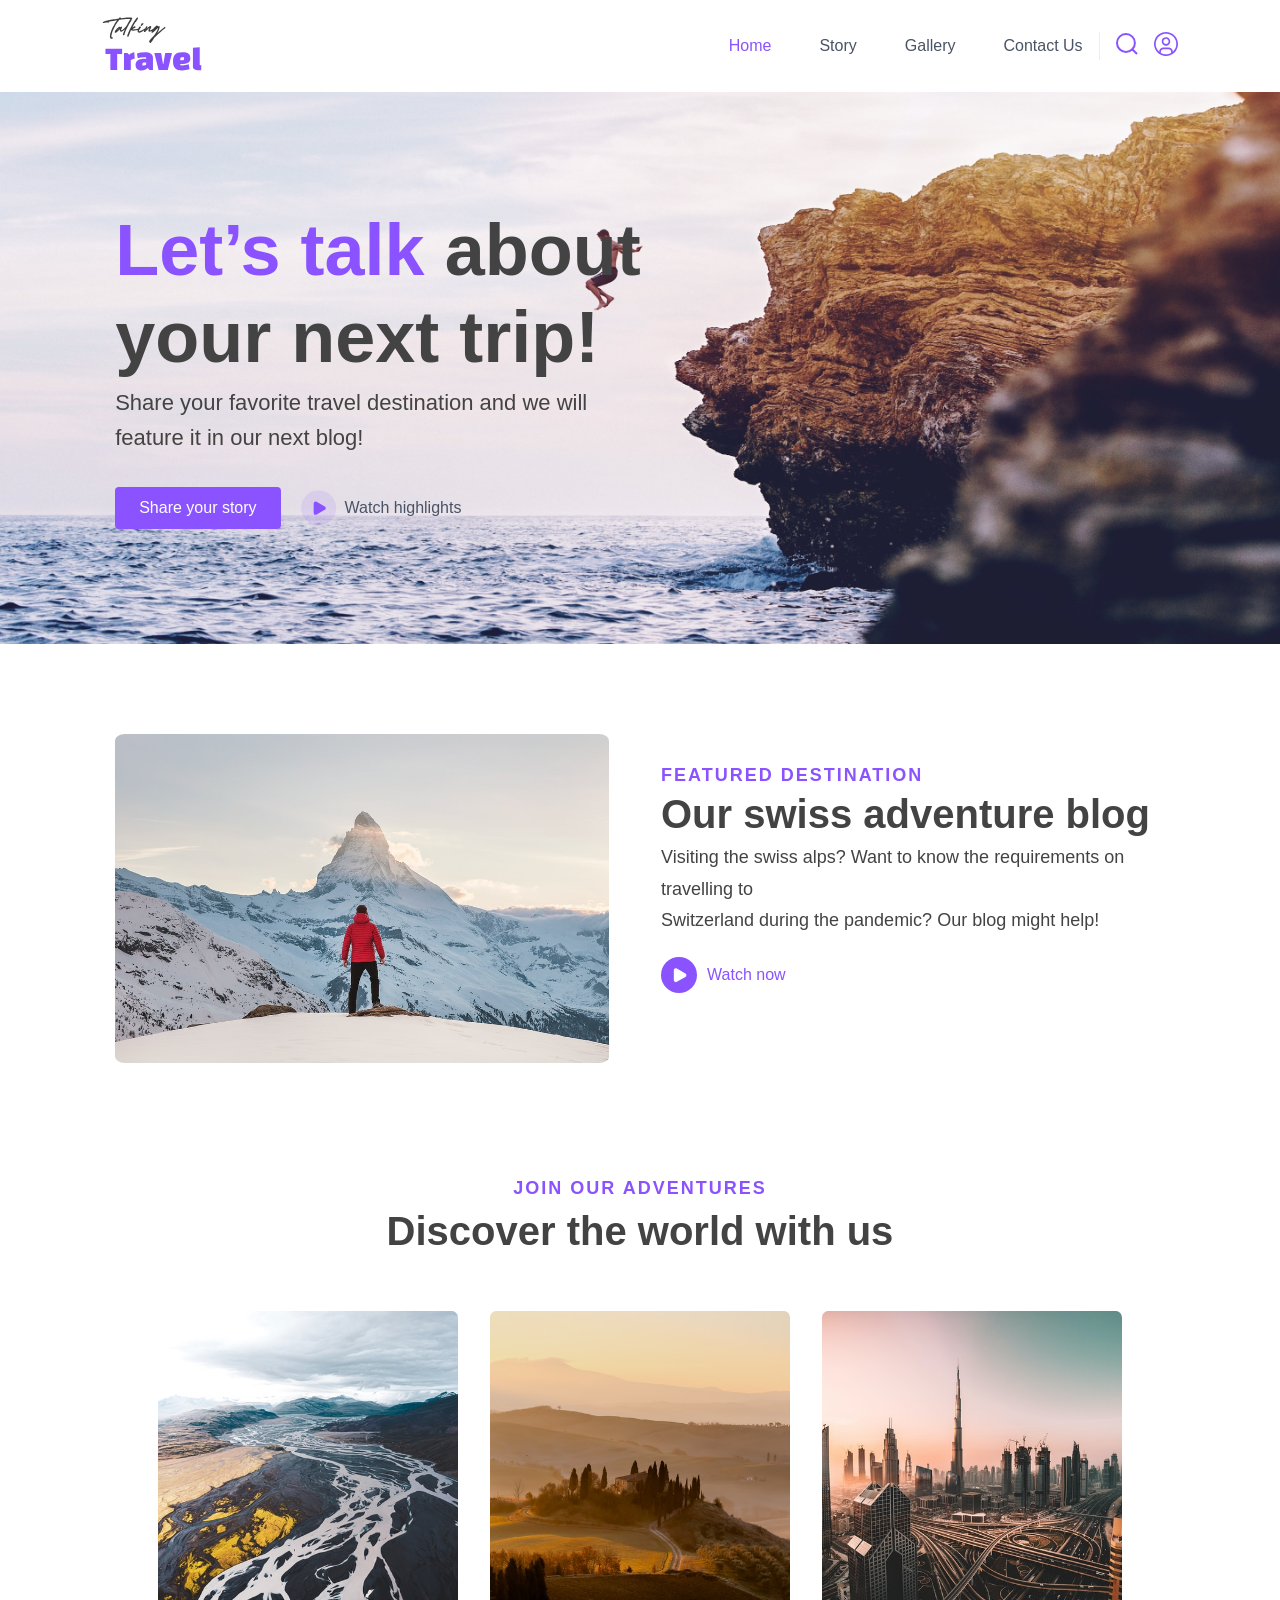
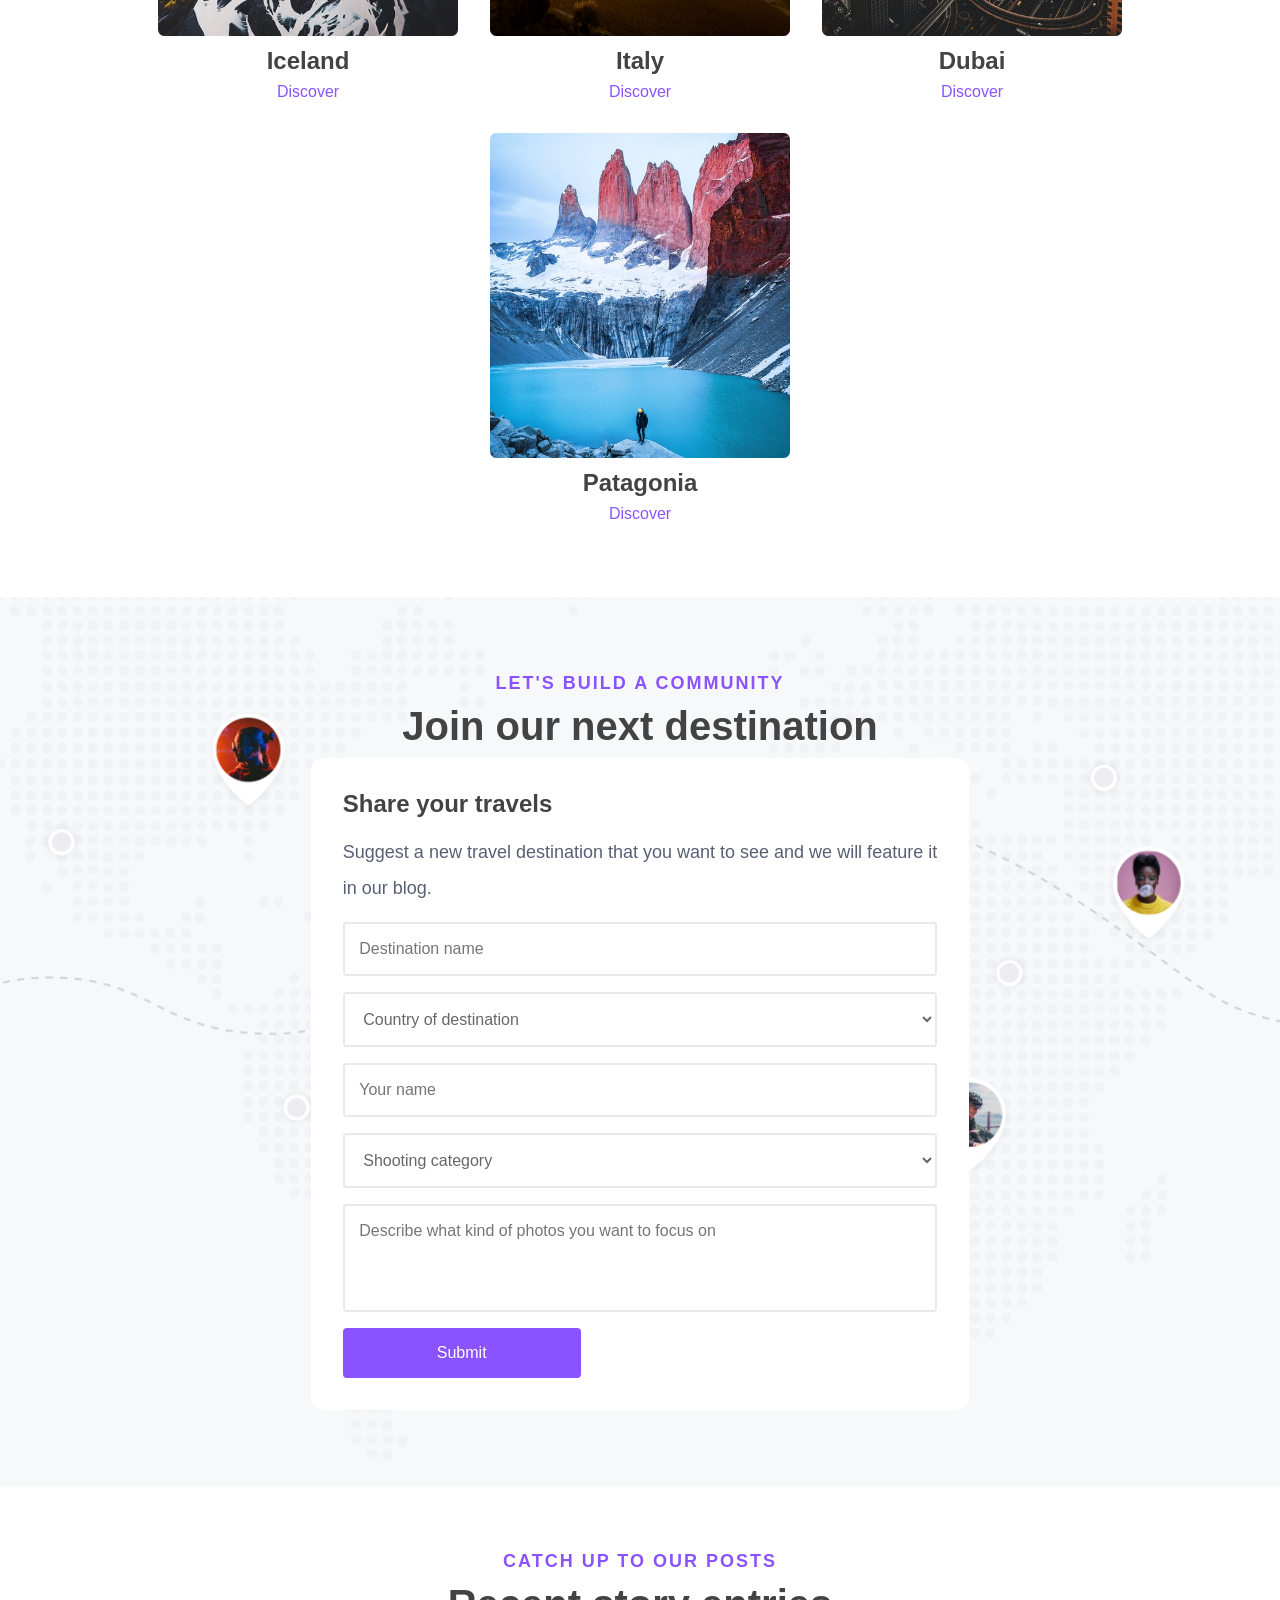
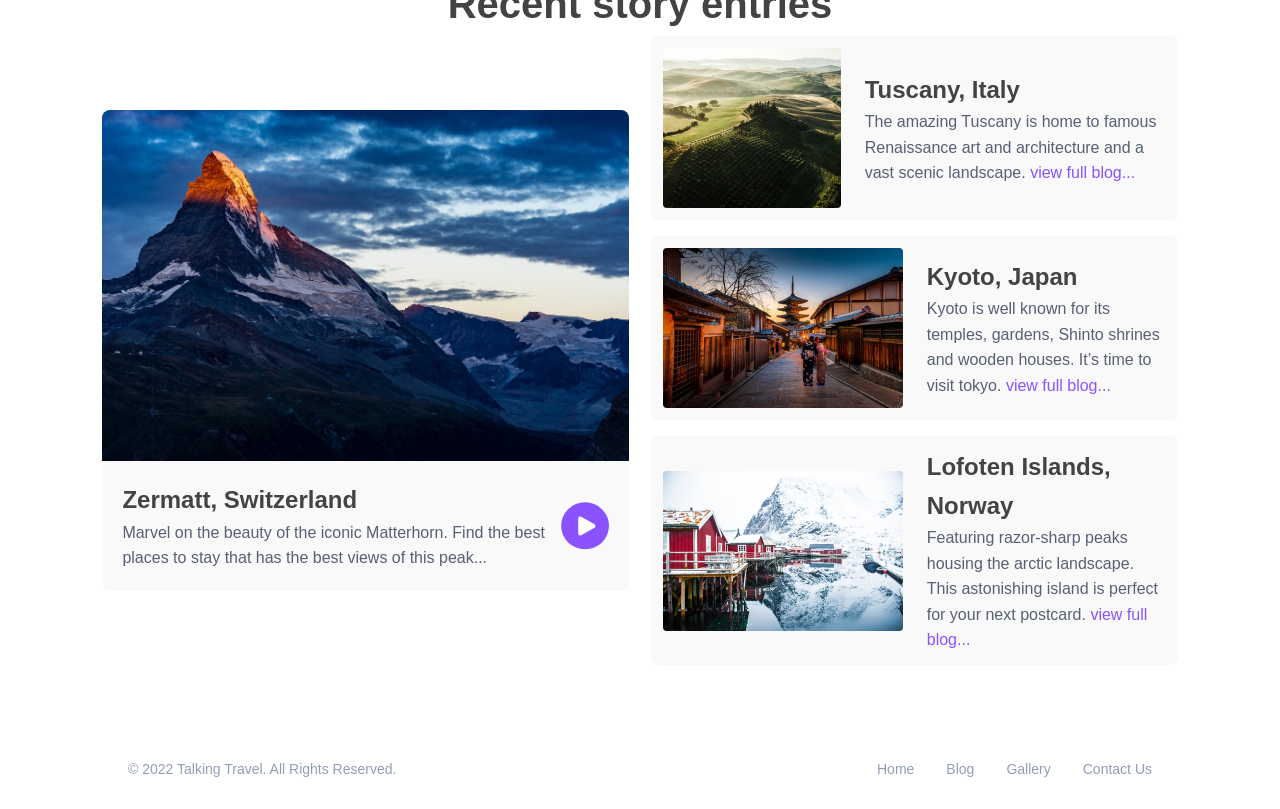
==== commit b991512e: "Add footer on blog page" ====
--- a/src/index.html
+++ b/src/index.html
@@ -22,7 +22,7 @@
     <nav class="nav">
         <div class="nav__links">
             <a href="index.html" class="nav__links--active">Home</a>
-            <a>Story</a>
+            <a href="blog.html">Story</a>
             <a>Gallery</a>
             <a>Contact Us</a>
         </div>
@@ -163,7 +163,7 @@
         <p>© 2022 Talking Travel. All Rights Reserved.</p>
         <nav class="footer__nav">
             <a href="index.html">Home</a>
-            <a href="#">Blog</a>
+            <a href="blog.html">Blog</a>
             <a href="#">Gallery</a>
             <a href="#">Contact Us</a>
         </nav>
--- a/src/css/share.css
+++ b/src/css/share.css
@@ -26,9 +26,9 @@
     display: flex;
     flex-direction: column;
     gap: 1rem;
-    padding: 3% 2%;
+    padding: 2rem 2rem;
     background-color: #ffffff;
-    border-radius: 5%;
+    border-radius: 12px;
 }
 
 .share-form h4 {
@@ -52,6 +52,10 @@
     border-radius: 0.2rem;
     font-size: 1rem;
     font-family: Roboto, sans-serif;
-    color: #576074;
     resize: none;
+}
+
+.share-form select {
+    background: white;
+    color: #00000099;
 }
